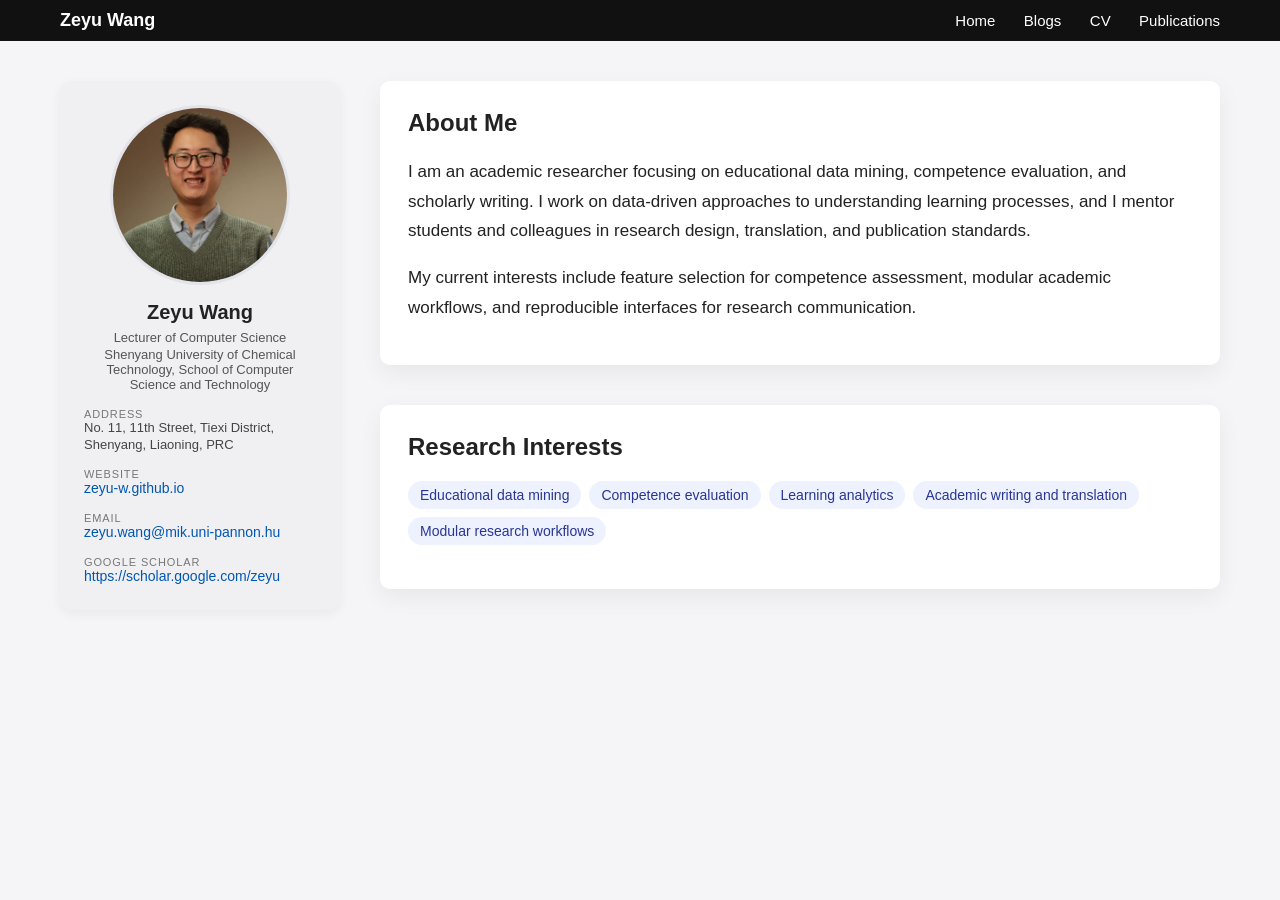
==== index.html @ e4a8b28b "Update index.html" ====
<!DOCTYPE html>
<html lang="en">
<head>
  <meta charset="UTF-8">
  <title>Zeyu Wang – Academic Homepage</title>
  <link rel="stylesheet" href="style.css">
</head>

<body>

<!-- Top Navigation -->
<nav class="top-nav">
  <div class="nav-inner">
    <div class="nav-left">
      <a href="index.html" class="nav-name">Zeyu Wang</a>
    </div>
    <div class="nav-right">
      <a href="index.html">Home</a>
      <a href="blogs.html">Blogs</a>
      <a href="cv.html">CV</a>
      <a href="publications.html">Publications</a>
    </div>
  </div>
</nav>

<!-- Two-column layout -->
<main class="layout">

  <!-- Left Sidebar -->
  <aside class="sidebar">
    <div class="sidebar-card">
      <img src="avatar.jpg" class="avatar-md" alt="Avatar">

      <div class="profile-name">Zeyu Wang</div>
      <div class="profile-title">Lecturer of Computer Science</div>
      <div class="profile-title">Shenyang University of Chemical Technology, School of Computer Science and Technology</div>

      <div class="profile-section-label">ADDRESS</div>
      <div class="profile-address">No. 11, 11th Street, Tiexi District,</div>
      <div class="profile-address">Shenyang, Liaoning, PRC</div>
		<div class="profile-section-label">Website</div>
		<div class="profile-address">
		  <a href="https://zeyu-w.github.io" target="_blank">zeyu-w.github.io</a>
		</div>

		<div class="profile-section-label">Email</div>
		<div class="profile-address">
		  <a href="mailto:your_email@example.com">zeyu.wang@mik.uni-pannon.hu</a>
		</div>

		<div class="profile-section-label">Google Scholar</div>
		<div class="profile-address">
		  <a href="https://scholar.google.com/citations?user=f4e_1YkAAAAJ&hl=en" target="_blank">https://scholar.google.com/zeyu</a>
		</div>
    </div>
  </aside>

  <!-- Right Content Area -->
  <section class="content-area">
    <div class="content-card">
      <h1>About Me</h1>

      <p class="about-text">
        I am an academic researcher focusing on educational data mining, competence evaluation,
        and scholarly writing. I work on data-driven approaches to understanding learning
        processes, and I mentor students and colleagues in research design, translation, and
        publication standards.
      </p>

      <p class="about-text">
        My current interests include feature selection for competence assessment, modular
        academic workflows, and reproducible interfaces for research communication.
      </p>
    </div>

    <div class="content-card">
      <h2>Research Interests</h2>
      <ul class="tag-list">
        <li>Educational data mining</li>
        <li>Competence evaluation</li>
        <li>Learning analytics</li>
        <li>Academic writing and translation</li>
        <li>Modular research workflows</li>
      </ul>
    </div>
  </section>

</main>

</body>

</html>
---- style.css ----
/* Reset & Base */
* {
  box-sizing: border-box;
}

body {
  font-family: -apple-system, BlinkMacSystemFont, "Segoe UI", Roboto, Arial, sans-serif;
  margin: 0;
  background: #f5f5f7;
  color: #222;
}

/* Navigation Bar */
.top-nav {
  background: #111;
  color: #fff;
  padding: 10px 0;
}

.nav-inner {
  max-width: 1200px;
  margin: 0 auto;
  display: flex;
  align-items: center;
  justify-content: space-between;
  padding: 0 20px;
}

.nav-left .nav-name {
  color: #fff;
  text-decoration: none;
  font-weight: 600;
  font-size: 18px;
}

.nav-right a {
  color: #fff;
  text-decoration: none;
  margin-left: 24px;
  font-size: 15px;
}

.nav-right a:hover {
  text-decoration: underline;
}

/* Two-column Layout */
.layout {
  display: flex;
  max-width: 1200px;
  margin: 40px auto;
  gap: 40px;
  padding: 0 20px;
}

.sidebar {
  width: 280px;
  flex-shrink: 0;
}

.content-area {
  flex: 1;
}

/* Sidebar Card */
.sidebar-card {
  background: #f0f0f3;
  padding: 24px;
  border-radius: 12px;
  box-shadow: 0 4px 12px rgba(0,0,0,0.05);
}

/* Avatar */
.avatar-md {
  width: 180px;
  height: 180px;
  border-radius: 50%;
  object-fit: cover;
  display: block;
  margin: 0 auto 16px auto;
  border: 3px solid #e3e3ea;
}

/* Sidebar Text */
.profile-name {
  font-size: 20px;
  font-weight: 700;
  margin-bottom: 6px;
  text-align: center;
}

.profile-title {
  font-size: 13px;
  color: #555;
  text-align: center;
  margin-bottom: 2px;
}

.profile-section-label {
  margin-top: 16px;
  font-size: 11px;
  text-transform: uppercase;
  letter-spacing: 0.08em;
  color: #777;
}

.profile-address {
  font-size: 13px;
  color: #444;
  margin-bottom: 2px;
}

.profile-link {
  margin-top: 10px;
}

.profile-link .label {
  font-size: 11px;
  text-transform: uppercase;
  letter-spacing: 0.08em;
  color: #777;
}

.profile-link a {
  font-size: 14px;
  color: #0056b3;
  text-decoration: none;
}

.profile-link a:hover {
  text-decoration: underline;
}

/* Content Card */
.content-card {
  background: #ffffff;
  border-radius: 10px;
  padding: 28px;
  box-shadow: 0 8px 24px rgba(0, 0, 0, 0.06);
  margin-bottom: 40px;
}

.content-card h1,
.content-card h2 {
  margin-top: 0;
}

/* About Text */
.about-text {
  font-size: 17px;
  line-height: 1.75;
  margin-bottom: 14px;
}

/* Research Interest Tags */
.tag-list {
  list-style: none;
  padding: 0;
  display: flex;
  flex-wrap: wrap;
  gap: 8px;
}

.tag-list li {
  background: #eef2ff;
  color: #283593;
  padding: 6px 12px;
  border-radius: 999px;
  font-size: 14px;
}

/* Buttons */
button {
  padding: 8px 18px;
  background: #0056b3;
  color: #fff;
  border: none;
  border-radius: 4px;
  font-size: 14px;
  cursor: pointer;
}

button:hover {
  background: #003f87;
}

/* Responsive */
@media (max-width: 900px) {
  .layout {
    flex-direction: column;
  }
  .sidebar {
    width: 100%;
  }
}

.profile-address a {
  color: #0056b3;
  text-decoration: none;
  font-size: 14px;
}

.profile-address a:hover {
  text-decoration: underline;
}
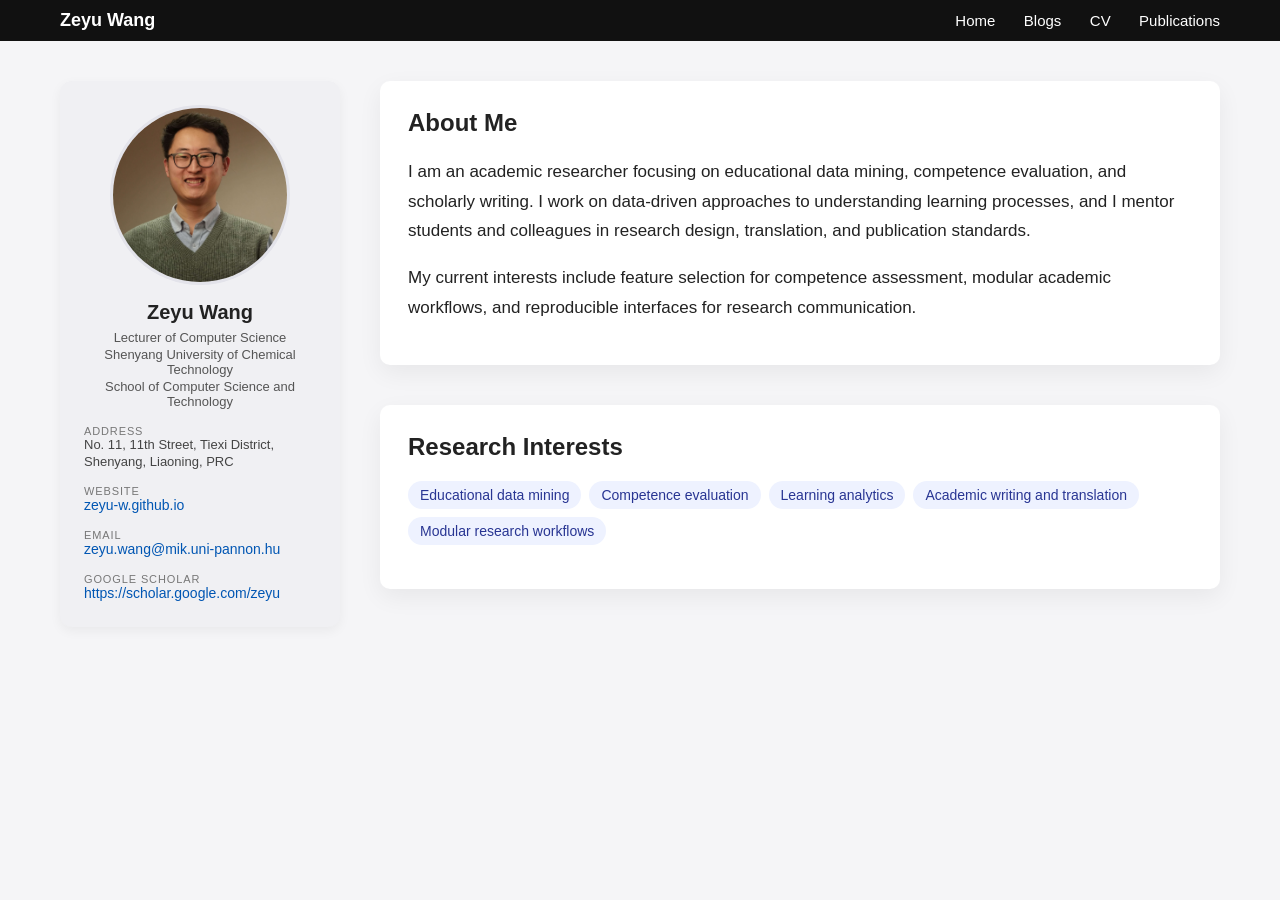
==== commit a43078bd: "Update index.html" ====
--- a/index.html
+++ b/index.html
@@ -33,7 +33,8 @@
 
       <div class="profile-name">Zeyu Wang</div>
       <div class="profile-title">Lecturer of Computer Science</div>
-      <div class="profile-title">Shenyang University of Chemical Technology, School of Computer Science and Technology</div>
+		<div class="profile-title">Shenyang University of Chemical Technology</div>
+		<div class="profile-title">School of Computer Science and Technology</div>
 
       <div class="profile-section-label">ADDRESS</div>
       <div class="profile-address">No. 11, 11th Street, Tiexi District,</div>
@@ -92,3 +93,4 @@
 </html>
 
 
+
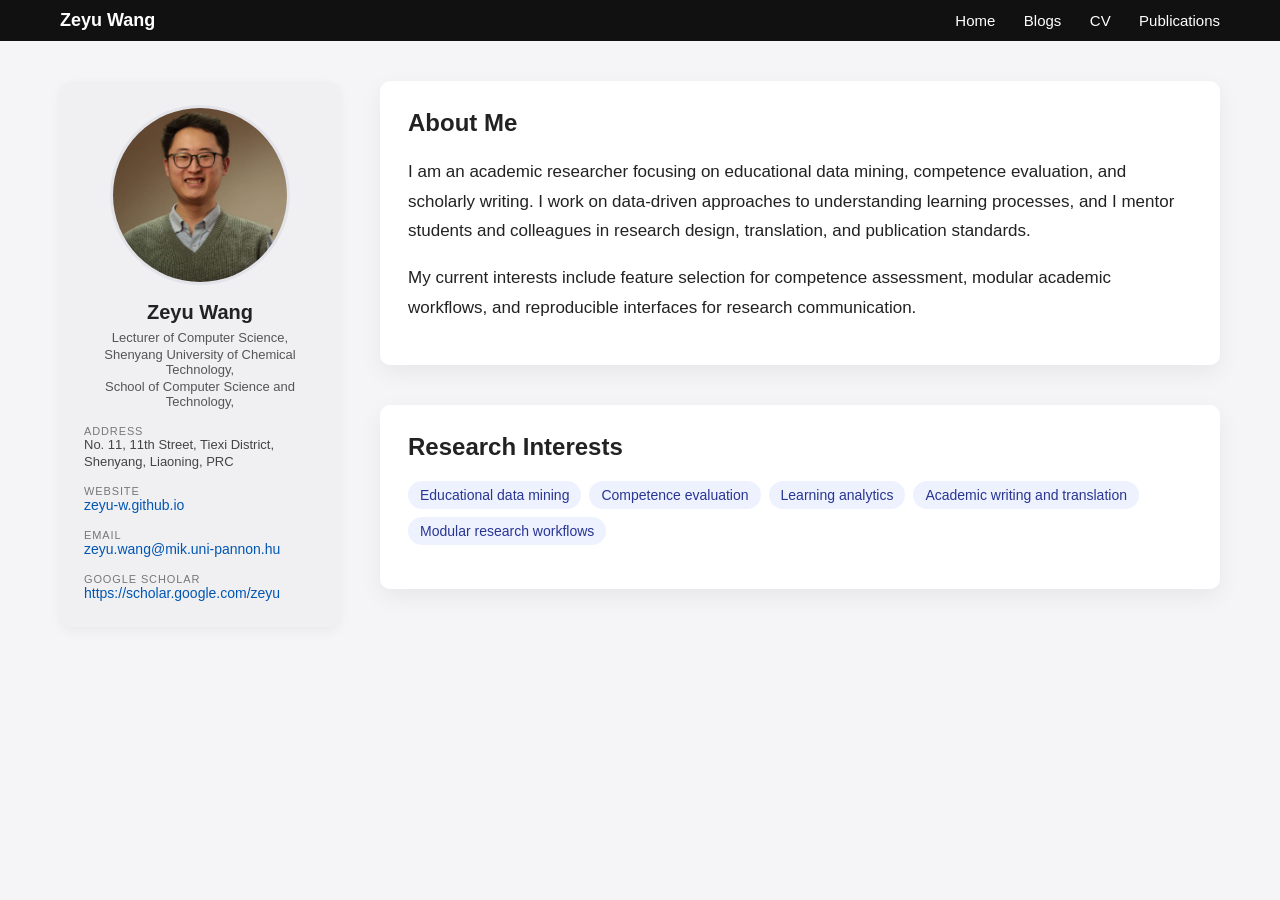
==== commit d1848285: "Update index.html" ====
--- a/index.html
+++ b/index.html
@@ -32,9 +32,9 @@
       <img src="avatar.jpg" class="avatar-md" alt="Avatar">
 
       <div class="profile-name">Zeyu Wang</div>
-      <div class="profile-title">Lecturer of Computer Science</div>
-		<div class="profile-title">Shenyang University of Chemical Technology</div>
-		<div class="profile-title">School of Computer Science and Technology</div>
+      <div class="profile-title">Lecturer of Computer Science,</div>
+		<div class="profile-title">Shenyang University of Chemical Technology,</div>
+		<div class="profile-title">School of Computer Science and Technology,</div>
 
       <div class="profile-section-label">ADDRESS</div>
       <div class="profile-address">No. 11, 11th Street, Tiexi District,</div>
@@ -94,3 +94,4 @@
 
 
 
+
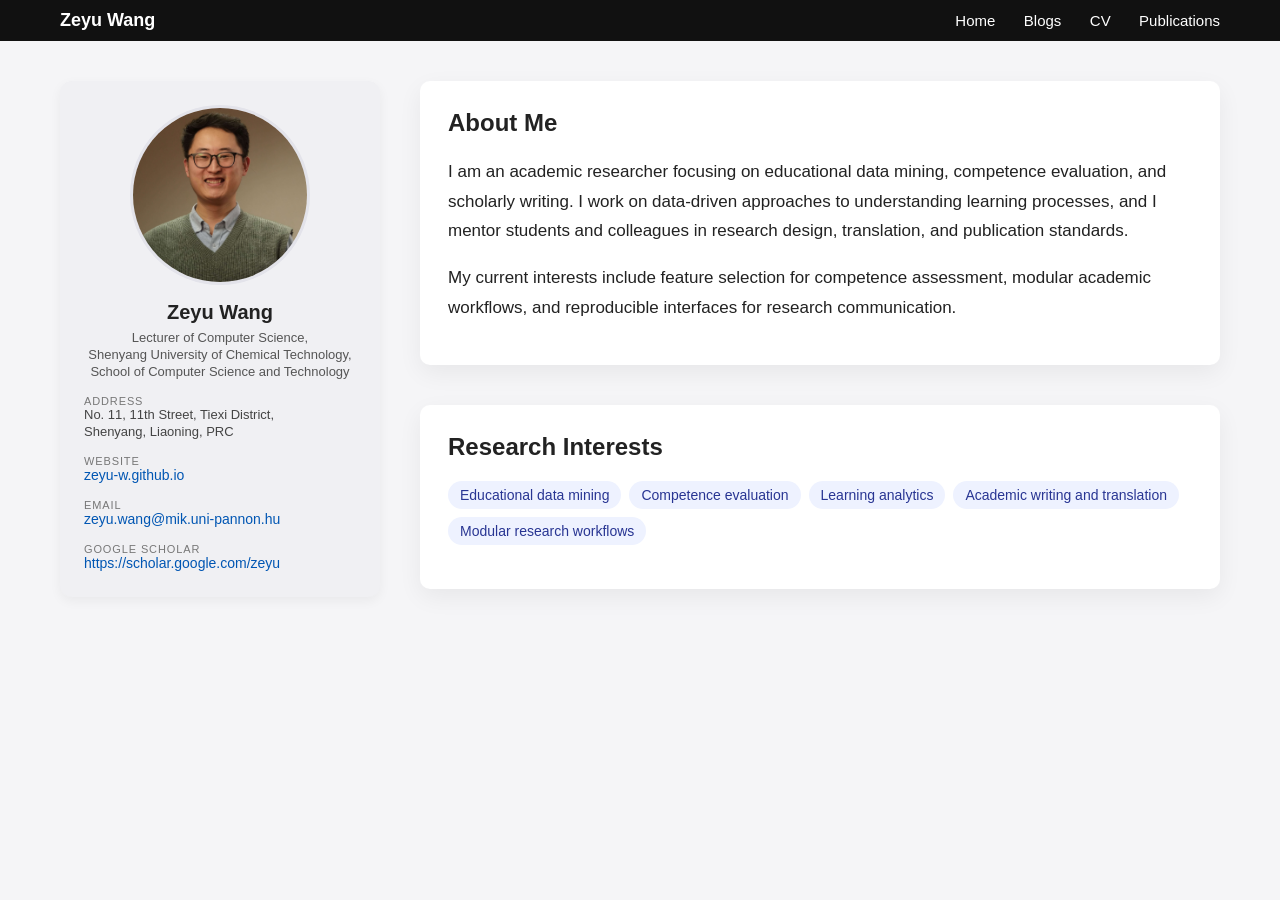
==== commit f9f5b22f: "Update index.html" ====
--- a/index.html
+++ b/index.html
@@ -34,7 +34,7 @@
       <div class="profile-name">Zeyu Wang</div>
       <div class="profile-title">Lecturer of Computer Science,</div>
 		<div class="profile-title">Shenyang University of Chemical Technology,</div>
-		<div class="profile-title">School of Computer Science and Technology,</div>
+		<div class="profile-title">School of Computer Science and Technology</div>
 
       <div class="profile-section-label">ADDRESS</div>
       <div class="profile-address">No. 11, 11th Street, Tiexi District,</div>
@@ -46,7 +46,7 @@
 
 		<div class="profile-section-label">Email</div>
 		<div class="profile-address">
-		  <a href="mailto:your_email@example.com">zeyu.wang@mik.uni-pannon.hu</a>
+		  <a href="mailto:zeyu.wang@mik.uni-pannon.hu">zeyu.wang@mik.uni-pannon.hu</a>
 		</div>
 
 		<div class="profile-section-label">Google Scholar</div>
@@ -95,3 +95,4 @@
 
 
 
+
--- a/style.css
+++ b/style.css
@@ -54,7 +54,7 @@
 }
 
 .sidebar {
-  width: 280px;
+  width: 320px;
   flex-shrink: 0;
 }
 
@@ -202,4 +202,5 @@
 
 .profile-address a:hover {
   text-decoration: underline;
-}+
+}
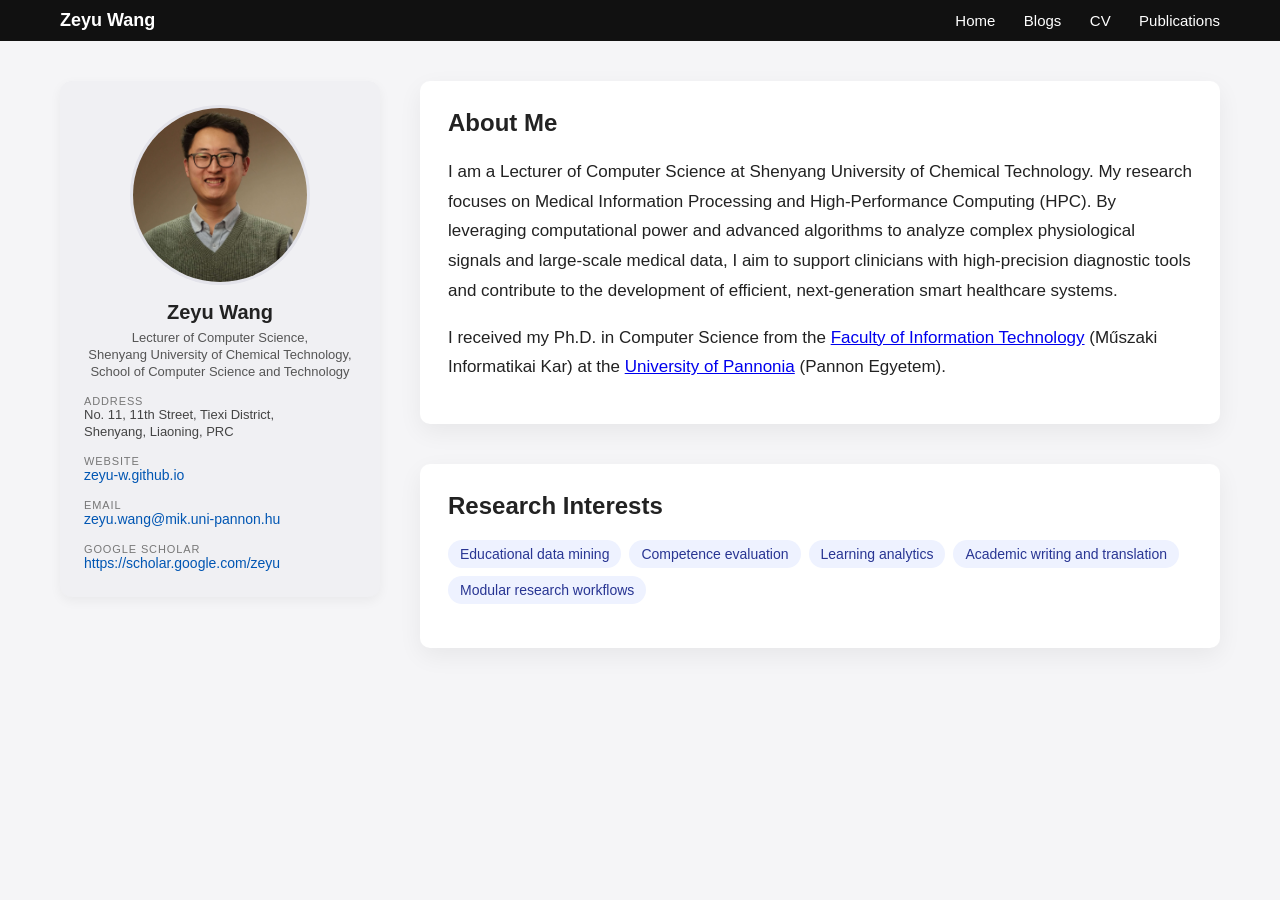
==== commit 26880441: "Update index.html" ====
--- a/index.html
+++ b/index.html
@@ -62,15 +62,14 @@
       <h1>About Me</h1>
 
       <p class="about-text">
-        I am an academic researcher focusing on educational data mining, competence evaluation,
-        and scholarly writing. I work on data-driven approaches to understanding learning
-        processes, and I mentor students and colleagues in research design, translation, and
-        publication standards.
+		  I am a Lecturer of Computer Science at Shenyang University of Chemical Technology. 
+		  My research focuses on Medical Information Processing and High‑Performance Computing (HPC). 
+		  By leveraging computational power and advanced algorithms to analyze complex physiological signals and large‑scale medical data,
+		  I aim to support clinicians with high-precision diagnostic tools and contribute to the development of efficient, next‑generation smart healthcare systems. 
       </p>
 
       <p class="about-text">
-        My current interests include feature selection for competence assessment, modular
-        academic workflows, and reproducible interfaces for research communication.
+        I received my Ph.D. in Computer Science from the <a href="https://mik.uni-pannon.hu/en/" target="_blank">Faculty of Information Technology</a> (Műszaki Informatikai Kar) at the <a href="https://international.uni-pannon.hu/" target="_blank">University of Pannonia</a> (Pannon Egyetem).
       </p>
     </div>
 
@@ -96,3 +95,4 @@
 
 
 
+
--- a/style.css
+++ b/style.css
@@ -204,3 +204,34 @@
   text-decoration: underline;
 
 }
+
+/* 优化博客列表样式 */
+#blog-list {
+  list-style: none; /* 去掉小黑点 */
+  padding: 0;
+}
+
+#blog-list li {
+  margin-bottom: 15px;
+  padding: 10px;
+  border-bottom: 1px solid #eee;
+  transition: background 0.3s ease; /* 增加平滑的背景变色效果 */
+}
+
+#blog-list li:hover {
+  background-color: #f9f9f9; /* 鼠标悬停时变色 */
+}
+
+#blog-list a {
+  text-decoration: none;
+  color: #007bff;
+  font-size: 1.2rem;
+  font-weight: bold;
+}
+
+#blog-list .date {
+  font-size: 0.9rem;
+  color: #888;
+  margin-left: 10px;
+}
+
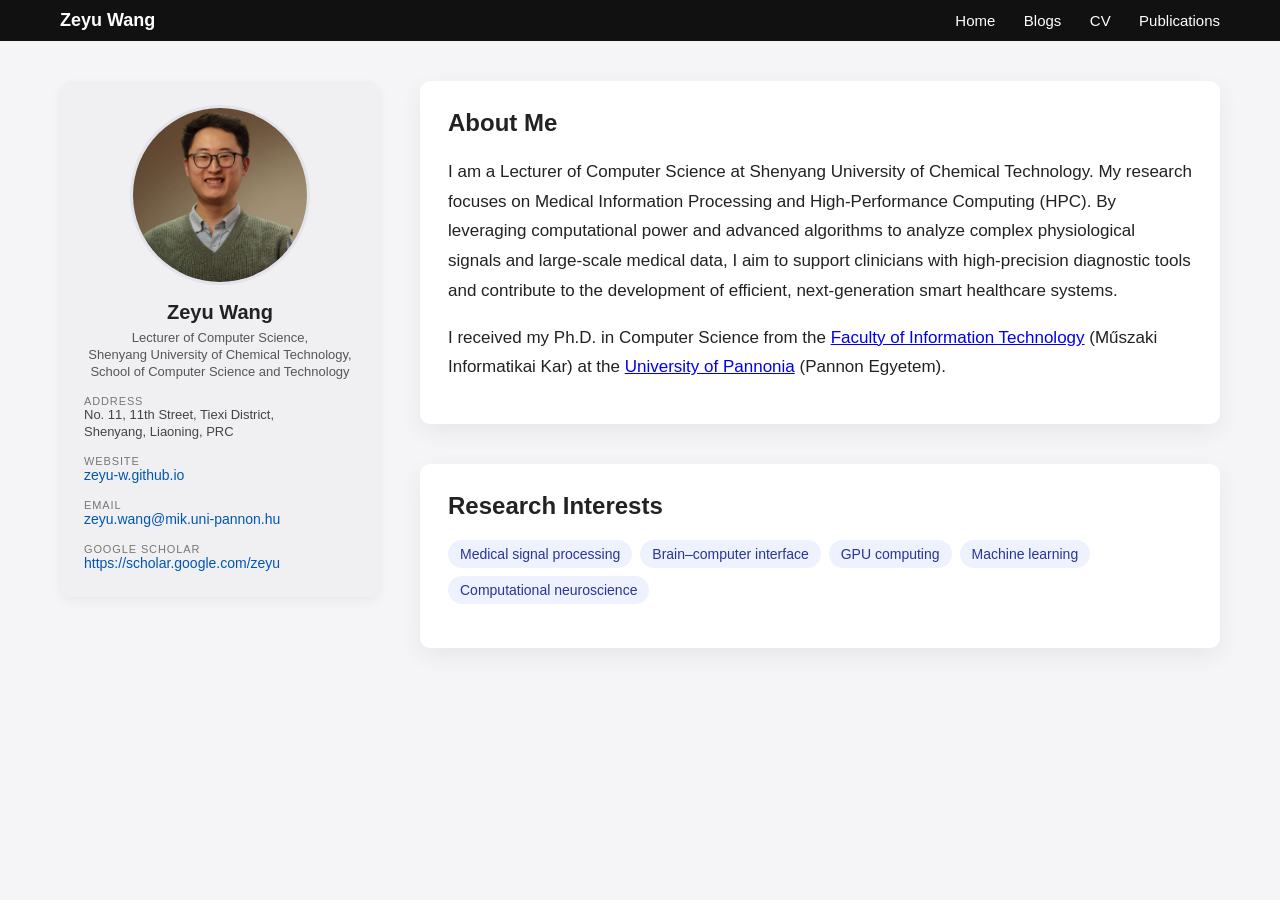
==== commit 37eb44ad: "Update index.html" ====
--- a/index.html
+++ b/index.html
@@ -76,11 +76,11 @@
     <div class="content-card">
       <h2>Research Interests</h2>
       <ul class="tag-list">
-        <li>Educational data mining</li>
-        <li>Competence evaluation</li>
-        <li>Learning analytics</li>
-        <li>Academic writing and translation</li>
-        <li>Modular research workflows</li>
+        <li>Medical signal processing</li>
+        <li>Brain–computer interface</li>
+        <li>GPU computing</li>
+        <li>Machine learning</li>
+        <li>Computational neuroscience</li>
       </ul>
     </div>
   </section>
@@ -96,3 +96,4 @@
 
 
 
+
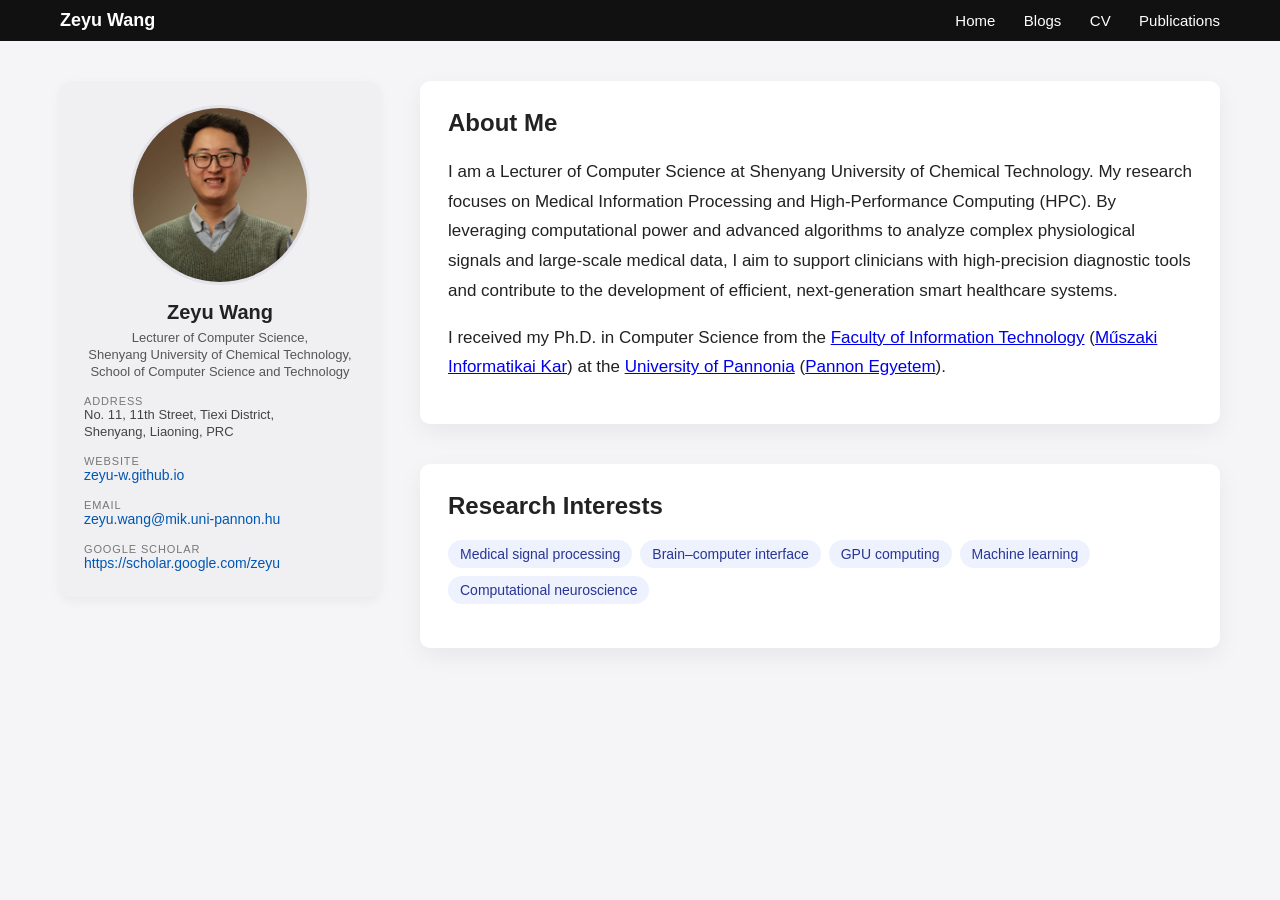
==== commit ac823252: "Update index.html" ====
--- a/index.html
+++ b/index.html
@@ -69,7 +69,7 @@
       </p>
 
       <p class="about-text">
-        I received my Ph.D. in Computer Science from the <a href="https://mik.uni-pannon.hu/en/" target="_blank">Faculty of Information Technology</a> (Műszaki Informatikai Kar) at the <a href="https://international.uni-pannon.hu/" target="_blank">University of Pannonia</a> (Pannon Egyetem).
+        I received my Ph.D. in Computer Science from the <a href="https://mik.uni-pannon.hu/en/" target="_blank">Faculty of Information Technology</a> (<a href="https://mik.uni-pannon.hu/" target="_blank">Műszaki Informatikai Kar</a>) at the <a href="https://international.uni-pannon.hu/" target="_blank">University of Pannonia</a> (<a href="https://uni-pannon.hu/" target="_blank">Pannon Egyetem</a>).
       </p>
     </div>
 
@@ -97,3 +97,4 @@
 
 
 
+
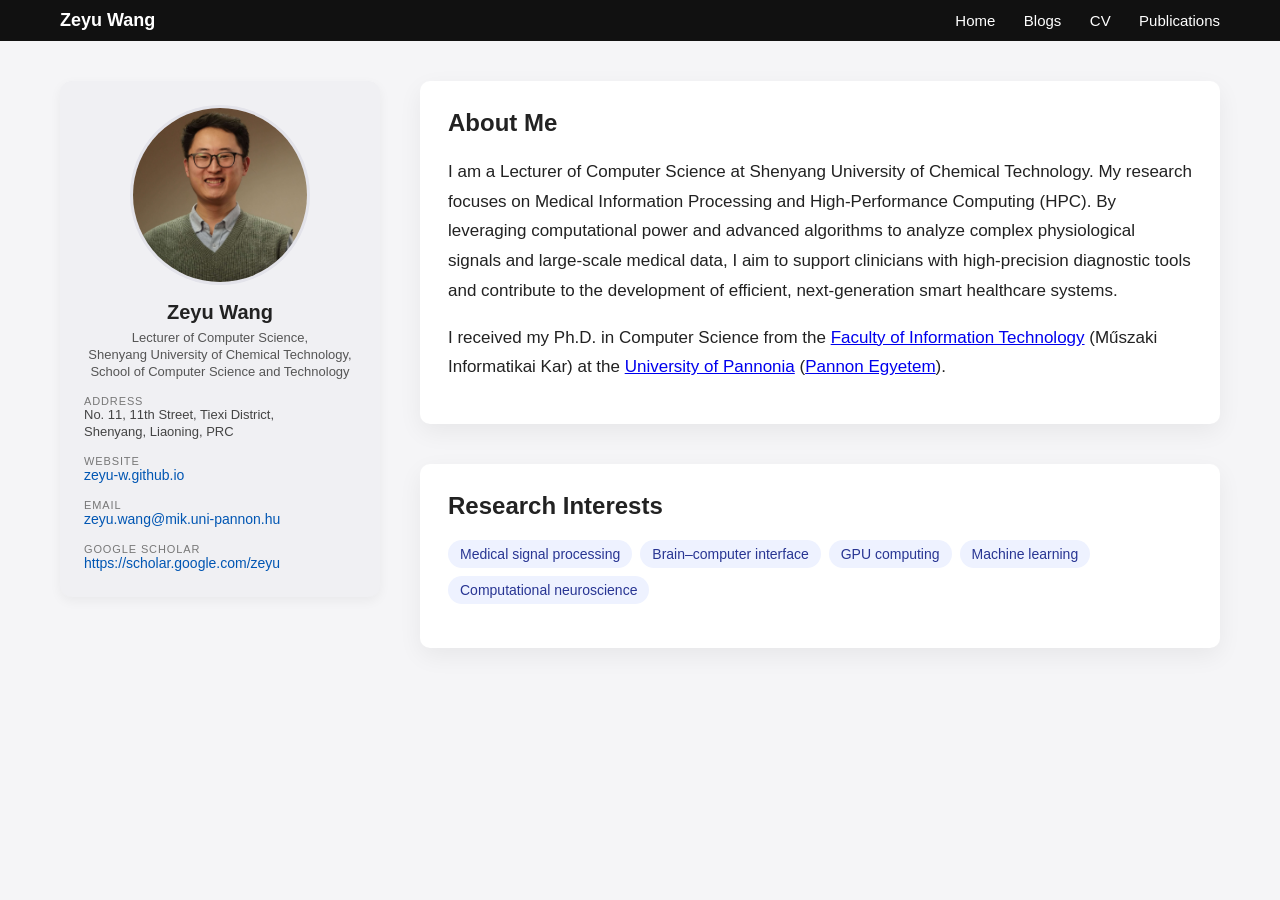
==== commit c6fe3f22: "Update index.html" ====
--- a/index.html
+++ b/index.html
@@ -69,7 +69,7 @@
       </p>
 
       <p class="about-text">
-        I received my Ph.D. in Computer Science from the <a href="https://mik.uni-pannon.hu/en/" target="_blank">Faculty of Information Technology</a> (<a href="https://mik.uni-pannon.hu/" target="_blank">Műszaki Informatikai Kar</a>) at the <a href="https://international.uni-pannon.hu/" target="_blank">University of Pannonia</a> (<a href="https://uni-pannon.hu/" target="_blank">Pannon Egyetem</a>).
+        I received my Ph.D. in Computer Science from the <a href="https://mik.uni-pannon.hu/en/" target="_blank">Faculty of Information Technology</a> (Műszaki Informatikai Kar) at the <a href="https://international.uni-pannon.hu/" target="_blank">University of Pannonia</a> (<a href="https://uni-pannon.hu/" target="_blank">Pannon Egyetem</a>).
       </p>
     </div>
 
@@ -98,3 +98,4 @@
 
 
 
+
